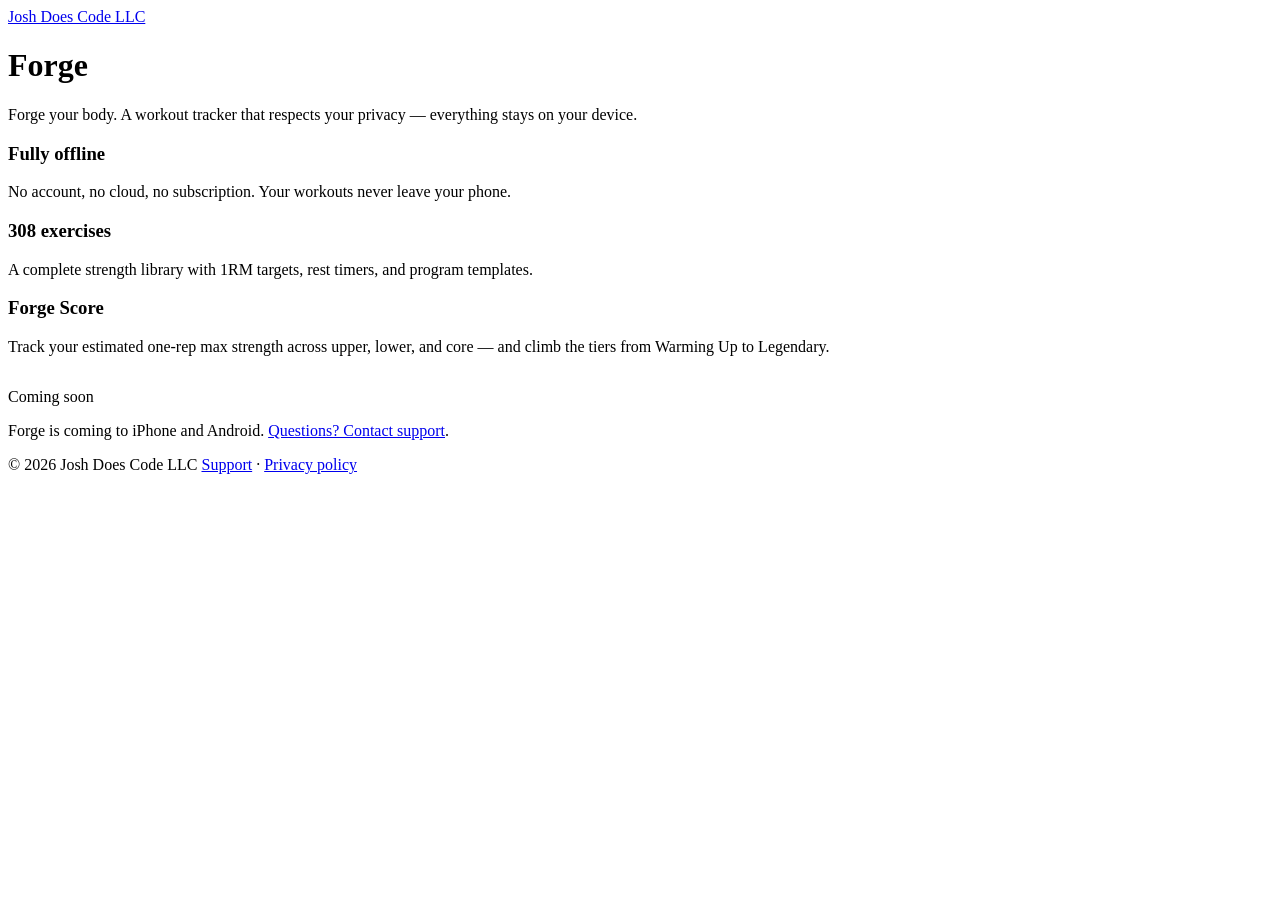
==== forge/index.html @ d2e49f43 "Add forge/index.html" ====
<!doctype html>
<html lang="en">
<head>
<meta charset="utf-8">
<meta name="viewport" content="width=device-width, initial-scale=1">
<title>Forge — Offline Workout Tracker</title>
<meta name="description" content="Forge your body. A fully offline workout tracker for iPhone and Android. No accounts, no subscriptions, no cloud.">
<link rel="preconnect" href="https://fonts.googleapis.com">
<link rel="preconnect" href="https://fonts.gstatic.com" crossorigin>
<link href="https://fonts.googleapis.com/css2?family=Schibsted+Grotesk:wght@400;600;700;800&display=swap" rel="stylesheet">
<link rel="stylesheet" href="../style.css">
</head>
<body>
<main class="wrap">
  <a class="back" href="/">Josh Does Code LLC</a>
  <h1>Forge</h1>
  <p class="lede">Forge your body. A workout tracker that respects your privacy — everything stays on your device.</p>

  <div class="grid">
    <div class="card"><h3>Fully offline</h3><p>No account, no cloud, no subscription. Your workouts never leave your phone.</p></div>
    <div class="card"><h3>308 exercises</h3><p>A complete strength library with 1RM targets, rest timers, and program templates.</p></div>
    <div class="card"><h3>Forge Score</h3><p>Track your estimated one-rep max strength across upper, lower, and core — and climb the tiers from Warming Up to Legendary.</p></div>
  </div>

  <p style="margin-top: 2rem"><span class="tag">Coming soon</span></p>
  <p>Forge is coming to iPhone and Android. <a href="support.html">Questions? Contact support</a>.</p>

  <footer>
    <span>&copy; 2026 Josh Does Code LLC</span>
    <span><a href="support.html">Support</a> &middot; <a href="privacy.html">Privacy policy</a></span>
  </footer>
</main>
</body>
</html>
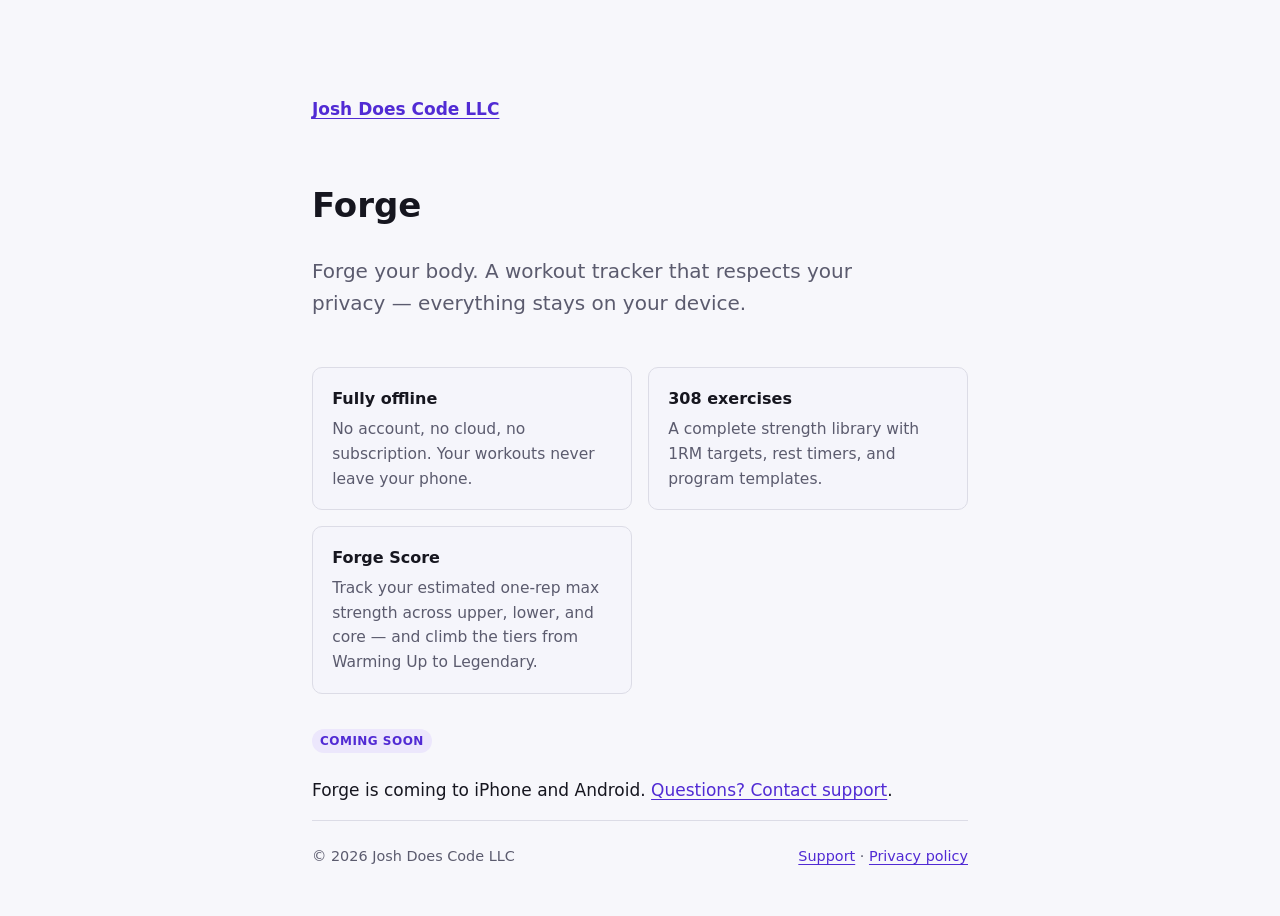
==== commit 00a788a0: "Deployment test" ====
--- a/forge/index.html
+++ b/forge/index.html
@@ -11,6 +11,7 @@
 <link rel="stylesheet" href="../style.css">
 </head>
 <body>
+<!-- Deployment test: 2026-10-09 12:42 UTC -->
 <main class="wrap">
   <a class="back" href="/">Josh Does Code LLC</a>
   <h1>Forge</h1>
--- a/style.css
+++ b/style.css
@@ -0,0 +1,33 @@
+:root{--bg:#F7F7FB;--ink:#16161F;--muted:#5B5B6E;--line:#DCDCE6;--accent:#512BD4;--accent-soft:#ECE7FC}
+@media (prefers-color-scheme:dark){:root{--bg:#121218;--ink:#EDEDF3;--muted:#A0A0B4;--line:#2A2A36;--accent:#9C85F5;--accent-soft:#221C3A}}
+*{box-sizing:border-box}
+html{-webkit-text-size-adjust:100%}
+body{margin:0;background:var(--bg);color:var(--ink);font-family:"Schibsted Grotesk",system-ui,-apple-system,"Segoe UI",sans-serif;font-size:1.0625rem;line-height:1.6}
+.wrap{max-width:44rem;margin:0 auto;padding:clamp(2.5rem,8vw,6rem) 1.5rem 3rem}
+a{color:var(--accent);text-underline-offset:.2em}
+a:focus-visible{outline:2px solid var(--accent);outline-offset:3px;border-radius:2px}
+.mark{font-weight:800;font-size:clamp(2.75rem,10vw,5.25rem);line-height:.95;letter-spacing:-.035em;margin:0 0 1.75rem}
+.mark .caret{display:inline-block;width:.09em;height:.82em;background:var(--accent);margin-left:.06em;vertical-align:-.04em;animation:blink 1.1s steps(1) infinite}
+@keyframes blink{50%{opacity:0}}
+@media (prefers-reduced-motion:reduce){.mark .caret{animation:none}}
+.lede{font-size:1.25rem;color:var(--muted);max-width:34rem;margin:0 0 3rem}
+section{border-top:1px solid var(--line);padding:1.75rem 0}
+h2{font-size:1rem;font-weight:700;margin:0 0 .5rem}
+p{margin:0 0 1rem}
+section p:last-child{margin-bottom:0}
+footer{border-top:1px solid var(--line);padding-top:1.5rem;margin-top:1rem;font-size:.9rem;color:var(--muted);display:flex;flex-wrap:wrap;gap:.5rem 1.5rem;justify-content:space-between}
+.doc h1{font-size:clamp(2rem,6vw,2.75rem);letter-spacing:-.02em;line-height:1.1;margin:0 0 .5rem}
+.doc .date{color:var(--muted);margin-bottom:2.5rem}
+.doc h2{font-size:1.15rem;margin-top:2rem}
+.back{display:inline-block;margin-bottom:2rem;font-weight:600}
+nav{display:flex;flex-wrap:wrap;gap:.25rem 1.25rem;margin-bottom:clamp(2rem,6vw,3.5rem);font-weight:600;font-size:.95rem}
+nav a{color:var(--ink);text-decoration:none}
+nav a:hover{color:var(--accent)}
+.grid{display:grid;grid-template-columns:repeat(auto-fit,minmax(14rem,1fr));gap:1rem;margin-top:1rem}
+.card{border:1px solid var(--line);border-radius:10px;padding:1.1rem 1.2rem;background:color-mix(in srgb,var(--bg) 85%,var(--accent-soft))}
+.card h3{margin:0 0 .35rem;font-size:1rem}
+.card p{margin:0;color:var(--muted);font-size:.97rem}
+.tag{display:inline-block;font-size:.75rem;font-weight:700;letter-spacing:.04em;text-transform:uppercase;color:var(--accent);background:var(--accent-soft);padding:.15rem .5rem;border-radius:999px;margin-bottom:.5rem}
+dl.facts{display:grid;grid-template-columns:max-content 1fr;gap:.35rem 1.25rem;margin:0}
+dl.facts dt{font-weight:600}
+dl.facts dd{margin:0;color:var(--muted)}
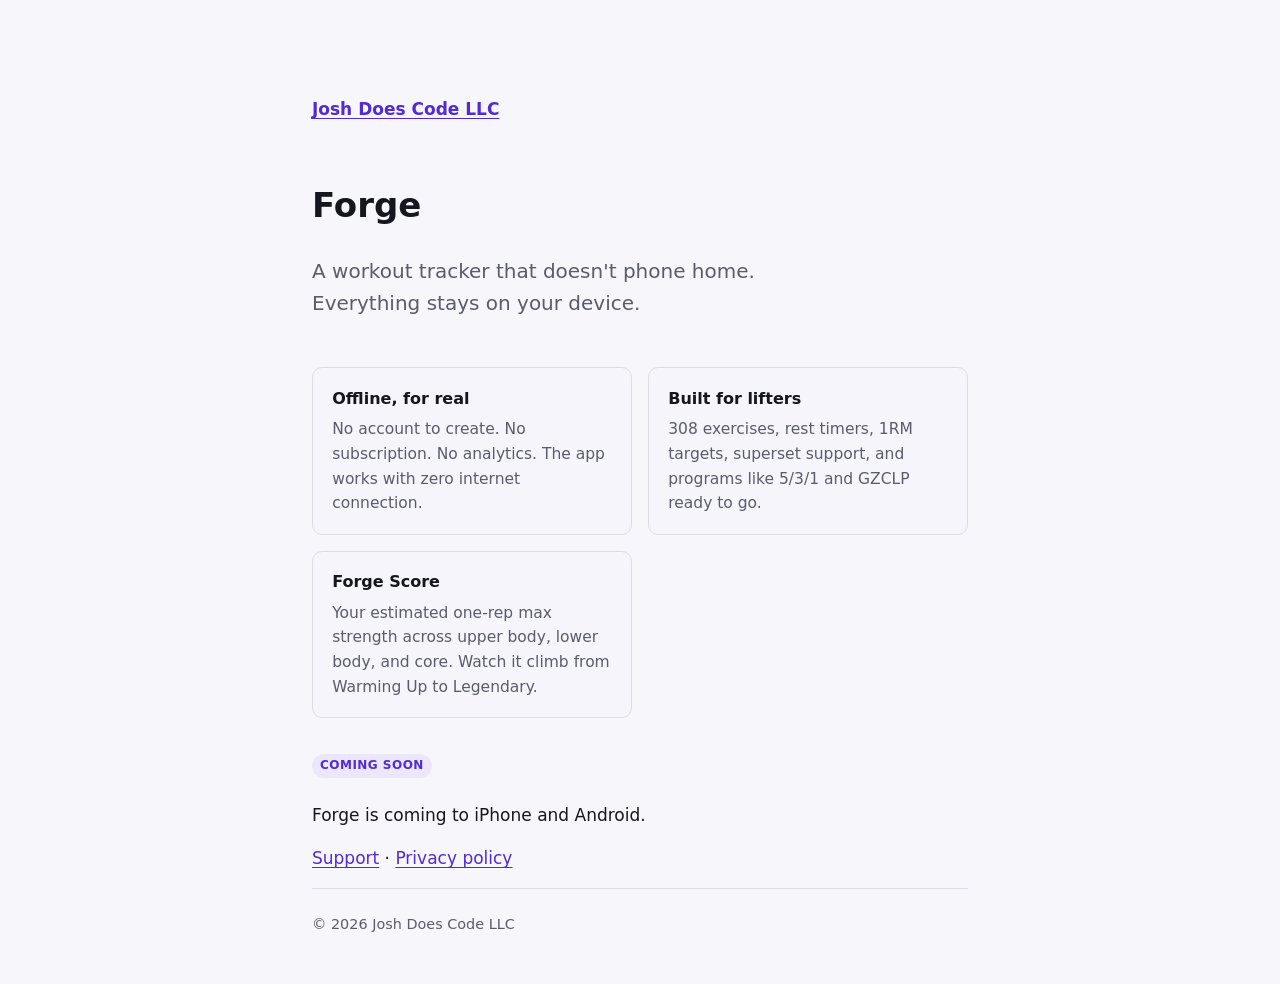
==== commit f8e25e85: "Polish site copy" ====
--- a/forge/index.html
+++ b/forge/index.html
@@ -4,31 +4,30 @@
 <meta charset="utf-8">
 <meta name="viewport" content="width=device-width, initial-scale=1">
 <title>Forge — Offline Workout Tracker</title>
-<meta name="description" content="Forge your body. A fully offline workout tracker for iPhone and Android. No accounts, no subscriptions, no cloud.">
+<meta name="description" content="Forge is a fully offline workout tracker for iPhone and Android. No accounts, no subscriptions, no cloud.">
 <link rel="preconnect" href="https://fonts.googleapis.com">
 <link rel="preconnect" href="https://fonts.gstatic.com" crossorigin>
 <link href="https://fonts.googleapis.com/css2?family=Schibsted+Grotesk:wght@400;600;700;800&display=swap" rel="stylesheet">
 <link rel="stylesheet" href="../style.css">
 </head>
 <body>
-<!-- Deployment test: 2026-10-09 12:42 UTC -->
 <main class="wrap">
   <a class="back" href="/">Josh Does Code LLC</a>
   <h1>Forge</h1>
-  <p class="lede">Forge your body. A workout tracker that respects your privacy — everything stays on your device.</p>
+  <p class="lede">A workout tracker that doesn't phone home. Everything stays on your device.</p>
 
   <div class="grid">
-    <div class="card"><h3>Fully offline</h3><p>No account, no cloud, no subscription. Your workouts never leave your phone.</p></div>
-    <div class="card"><h3>308 exercises</h3><p>A complete strength library with 1RM targets, rest timers, and program templates.</p></div>
-    <div class="card"><h3>Forge Score</h3><p>Track your estimated one-rep max strength across upper, lower, and core — and climb the tiers from Warming Up to Legendary.</p></div>
+    <div class="card"><h3>Offline, for real</h3><p>No account to create. No subscription. No analytics. The app works with zero internet connection.</p></div>
+    <div class="card"><h3>Built for lifters</h3><p>308 exercises, rest timers, 1RM targets, superset support, and programs like 5/3/1 and GZCLP ready to go.</p></div>
+    <div class="card"><h3>Forge Score</h3><p>Your estimated one-rep max strength across upper body, lower body, and core. Watch it climb from Warming Up to Legendary.</p></div>
   </div>
 
   <p style="margin-top: 2rem"><span class="tag">Coming soon</span></p>
-  <p>Forge is coming to iPhone and Android. <a href="support.html">Questions? Contact support</a>.</p>
+  <p>Forge is coming to iPhone and Android.</p>
+  <p><a href="support.html">Support</a> &middot; <a href="privacy.html">Privacy policy</a></p>
 
   <footer>
     <span>&copy; 2026 Josh Does Code LLC</span>
-    <span><a href="support.html">Support</a> &middot; <a href="privacy.html">Privacy policy</a></span>
   </footer>
 </main>
 </body>
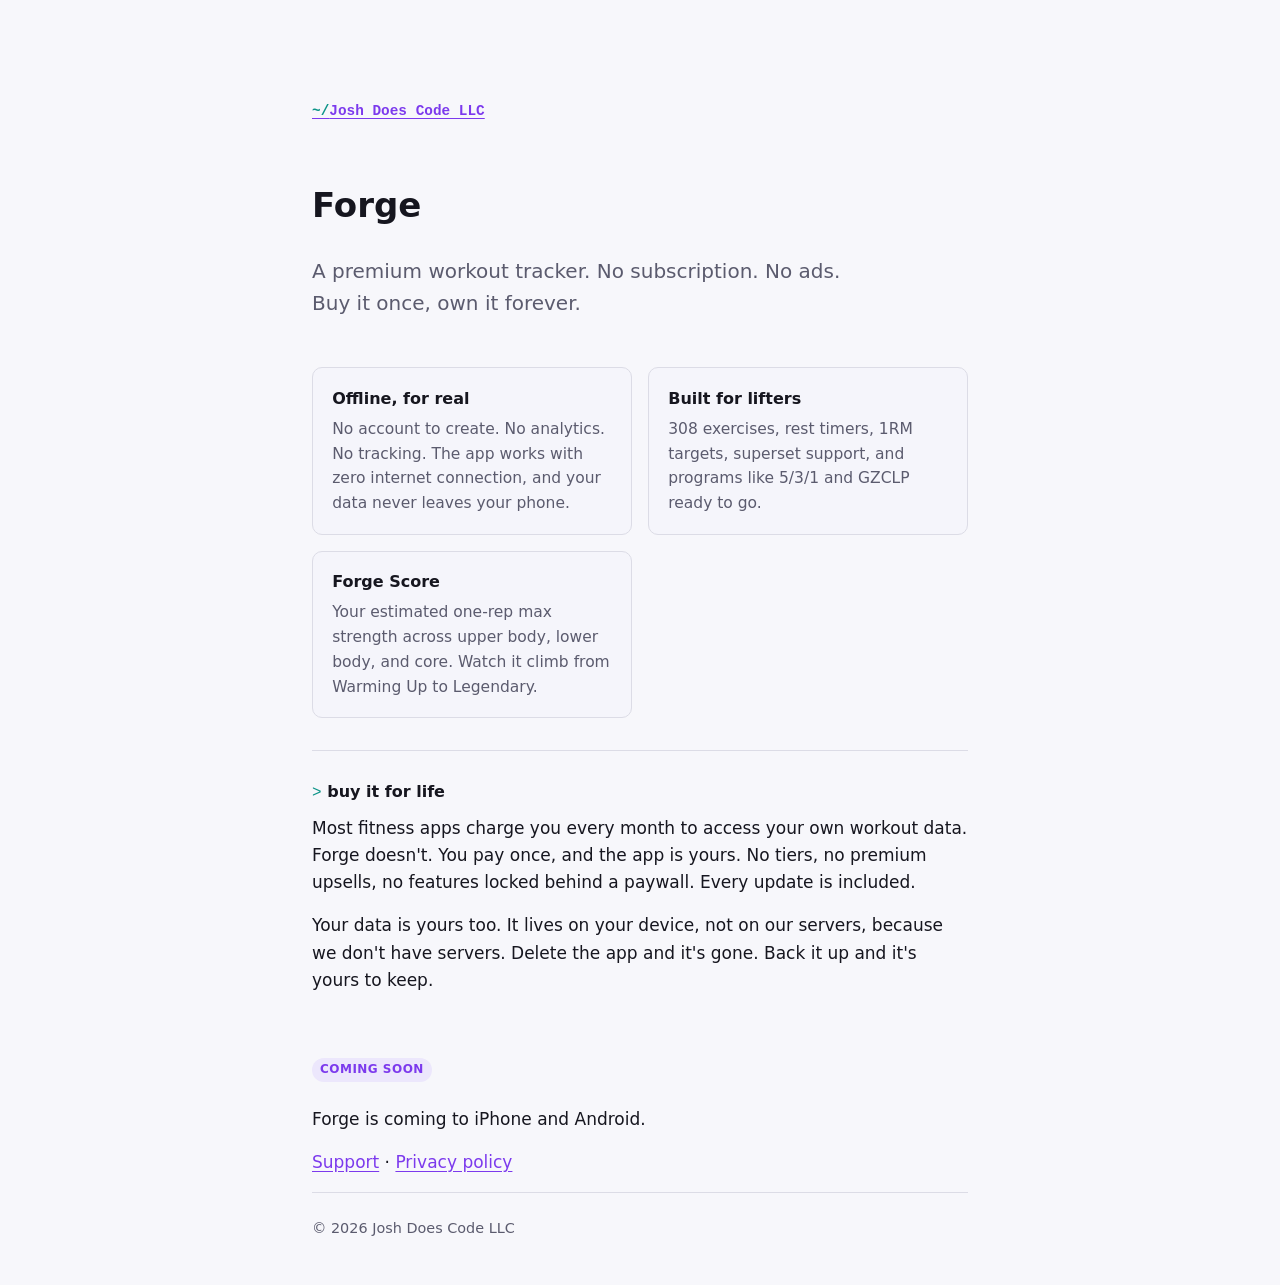
==== commit a893ec67: "Polish site copy" ====
--- a/forge/index.html
+++ b/forge/index.html
@@ -4,7 +4,7 @@
 <meta charset="utf-8">
 <meta name="viewport" content="width=device-width, initial-scale=1">
 <title>Forge — Offline Workout Tracker</title>
-<meta name="description" content="Forge is a fully offline workout tracker for iPhone and Android. No accounts, no subscriptions, no cloud.">
+<meta name="description" content="Forge is a premium offline workout tracker for iPhone and Android. No subscription, no ads. Buy it once, own it forever.">
 <link rel="preconnect" href="https://fonts.googleapis.com">
 <link rel="preconnect" href="https://fonts.gstatic.com" crossorigin>
 <link href="https://fonts.googleapis.com/css2?family=Schibsted+Grotesk:wght@400;600;700;800&display=swap" rel="stylesheet">
@@ -14,13 +14,19 @@
 <main class="wrap">
   <a class="back" href="/">Josh Does Code LLC</a>
   <h1>Forge</h1>
-  <p class="lede">A workout tracker that doesn't phone home. Everything stays on your device.</p>
+  <p class="lede">A premium workout tracker. No subscription. No ads. Buy it once, own it forever.</p>
 
   <div class="grid">
-    <div class="card"><h3>Offline, for real</h3><p>No account to create. No subscription. No analytics. The app works with zero internet connection.</p></div>
+    <div class="card"><h3>Offline, for real</h3><p>No account to create. No analytics. No tracking. The app works with zero internet connection, and your data never leaves your phone.</p></div>
     <div class="card"><h3>Built for lifters</h3><p>308 exercises, rest timers, 1RM targets, superset support, and programs like 5/3/1 and GZCLP ready to go.</p></div>
     <div class="card"><h3>Forge Score</h3><p>Your estimated one-rep max strength across upper body, lower body, and core. Watch it climb from Warming Up to Legendary.</p></div>
   </div>
+
+  <section style="margin-top: 2rem">
+    <h2><span class="prompt">></span>buy it for life</h2>
+    <p>Most fitness apps charge you every month to access your own workout data. Forge doesn't. You pay once, and the app is yours. No tiers, no premium upsells, no features locked behind a paywall. Every update is included.</p>
+    <p>Your data is yours too. It lives on your device, not on our servers, because we don't have servers. Delete the app and it's gone. Back it up and it's yours to keep.</p>
+  </section>
 
   <p style="margin-top: 2rem"><span class="tag">Coming soon</span></p>
   <p>Forge is coming to iPhone and Android.</p>
--- a/style.css
+++ b/style.css
@@ -1,5 +1,32 @@
-:root{--bg:#F7F7FB;--ink:#16161F;--muted:#5B5B6E;--line:#DCDCE6;--accent:#512BD4;--accent-soft:#ECE7FC}
-@media (prefers-color-scheme:dark){:root{--bg:#121218;--ink:#EDEDF3;--muted:#A0A0B4;--line:#2A2A36;--accent:#9C85F5;--accent-soft:#221C3A}}
+:root{
+  --bg:#F7F7FB;
+  --ink:#16161F;
+  --muted:#5B5B6E;
+  --line:#DCDCE6;
+  --accent:#7C3AED;
+  --accent-soft:#ECE7FC;
+  --teal:#0D9488;
+  --teal-soft:#D9F5F1;
+  --amber:#D97706;
+  --amber-soft:#FEF3DC;
+  --forge-bg:#14101F;
+  --forge-ink:#F2EDFF;
+  --forge-muted:#B8AED6;
+}
+@media (prefers-color-scheme:dark){
+  :root{
+    --bg:#121218;
+    --ink:#EDEDF3;
+    --muted:#A0A0B4;
+    --line:#2A2A36;
+    --accent:#9C85F5;
+    --accent-soft:#221C3A;
+    --teal:#2DD4BF;
+    --teal-soft:#0F2E2B;
+    --amber:#FBBF24;
+    --amber-soft:#33230A;
+  }
+}
 *{box-sizing:border-box}
 html{-webkit-text-size-adjust:100%}
 body{margin:0;background:var(--bg);color:var(--ink);font-family:"Schibsted Grotesk",system-ui,-apple-system,"Segoe UI",sans-serif;font-size:1.0625rem;line-height:1.6}
@@ -13,21 +40,45 @@
 .lede{font-size:1.25rem;color:var(--muted);max-width:34rem;margin:0 0 3rem}
 section{border-top:1px solid var(--line);padding:1.75rem 0}
 h2{font-size:1rem;font-weight:700;margin:0 0 .5rem}
+h2 .prompt{font-family:ui-monospace,SFMono-Regular,Menlo,Consolas,monospace;color:var(--teal);font-weight:400;margin-right:.35em}
 p{margin:0 0 1rem}
 section p:last-child{margin-bottom:0}
 footer{border-top:1px solid var(--line);padding-top:1.5rem;margin-top:1rem;font-size:.9rem;color:var(--muted);display:flex;flex-wrap:wrap;gap:.5rem 1.5rem;justify-content:space-between}
 .doc h1{font-size:clamp(2rem,6vw,2.75rem);letter-spacing:-.02em;line-height:1.1;margin:0 0 .5rem}
 .doc .date{color:var(--muted);margin-bottom:2.5rem}
 .doc h2{font-size:1.15rem;margin-top:2rem}
-.back{display:inline-block;margin-bottom:2rem;font-weight:600}
-nav{display:flex;flex-wrap:wrap;gap:.25rem 1.25rem;margin-bottom:clamp(2rem,6vw,3.5rem);font-weight:600;font-size:.95rem}
+.back{display:inline-block;margin-bottom:2rem;font-weight:600;font-family:ui-monospace,SFMono-Regular,Menlo,Consolas,monospace;font-size:.9rem}
+.back::before{content:"~/";color:var(--teal)}
+nav{display:flex;flex-wrap:wrap;gap:.25rem 1.25rem;margin-bottom:clamp(2rem,6vw,3.5rem);font-weight:600;font-size:.95rem;font-family:ui-monospace,SFMono-Regular,Menlo,Consolas,monospace}
 nav a{color:var(--ink);text-decoration:none}
 nav a:hover{color:var(--accent)}
+nav a::before{content:"> ";color:var(--teal);font-weight:400}
 .grid{display:grid;grid-template-columns:repeat(auto-fit,minmax(14rem,1fr));gap:1rem;margin-top:1rem}
 .card{border:1px solid var(--line);border-radius:10px;padding:1.1rem 1.2rem;background:color-mix(in srgb,var(--bg) 85%,var(--accent-soft))}
 .card h3{margin:0 0 .35rem;font-size:1rem}
 .card p{margin:0;color:var(--muted);font-size:.97rem}
 .tag{display:inline-block;font-size:.75rem;font-weight:700;letter-spacing:.04em;text-transform:uppercase;color:var(--accent);background:var(--accent-soft);padding:.15rem .5rem;border-radius:999px;margin-bottom:.5rem}
+/* Featured Forge card — dark, branded */
+.card.forge-featured{
+  background:var(--forge-bg);
+  border:1px solid #2A2140;
+  color:var(--forge-ink);
+  grid-column:1/-1;
+  padding:1.5rem;
+  position:relative;
+  overflow:hidden;
+}
+.card.forge-featured::before{
+  content:"";
+  position:absolute;
+  top:0;left:0;right:0;
+  height:3px;
+  background:linear-gradient(90deg,var(--accent),var(--teal),var(--amber));
+}
+.card.forge-featured h3{color:var(--forge-ink);font-size:1.25rem}
+.card.forge-featured p{color:var(--forge-muted)}
+.card.forge-featured a{color:var(--teal)}
+.card.forge-featured .tag{background:#2A2140;color:#C4B5FD}
 dl.facts{display:grid;grid-template-columns:max-content 1fr;gap:.35rem 1.25rem;margin:0}
 dl.facts dt{font-weight:600}
 dl.facts dd{margin:0;color:var(--muted)}
